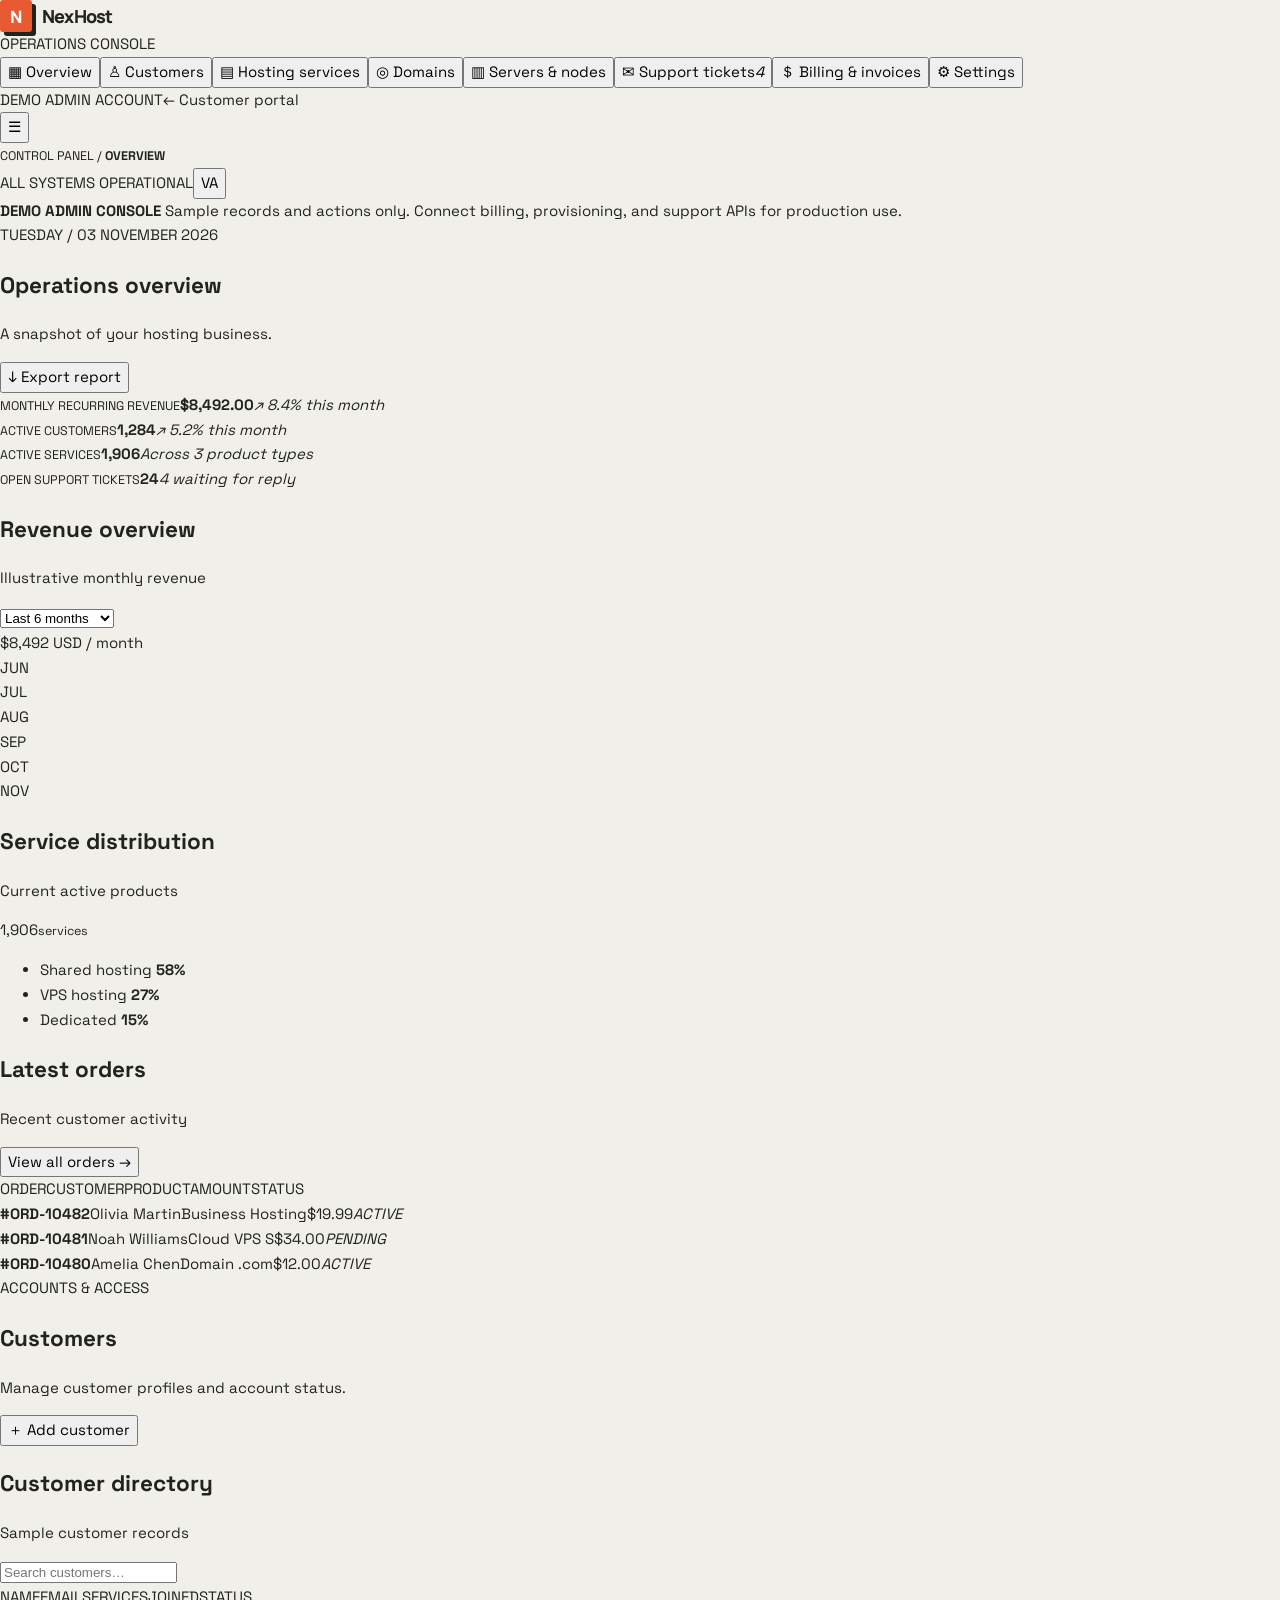
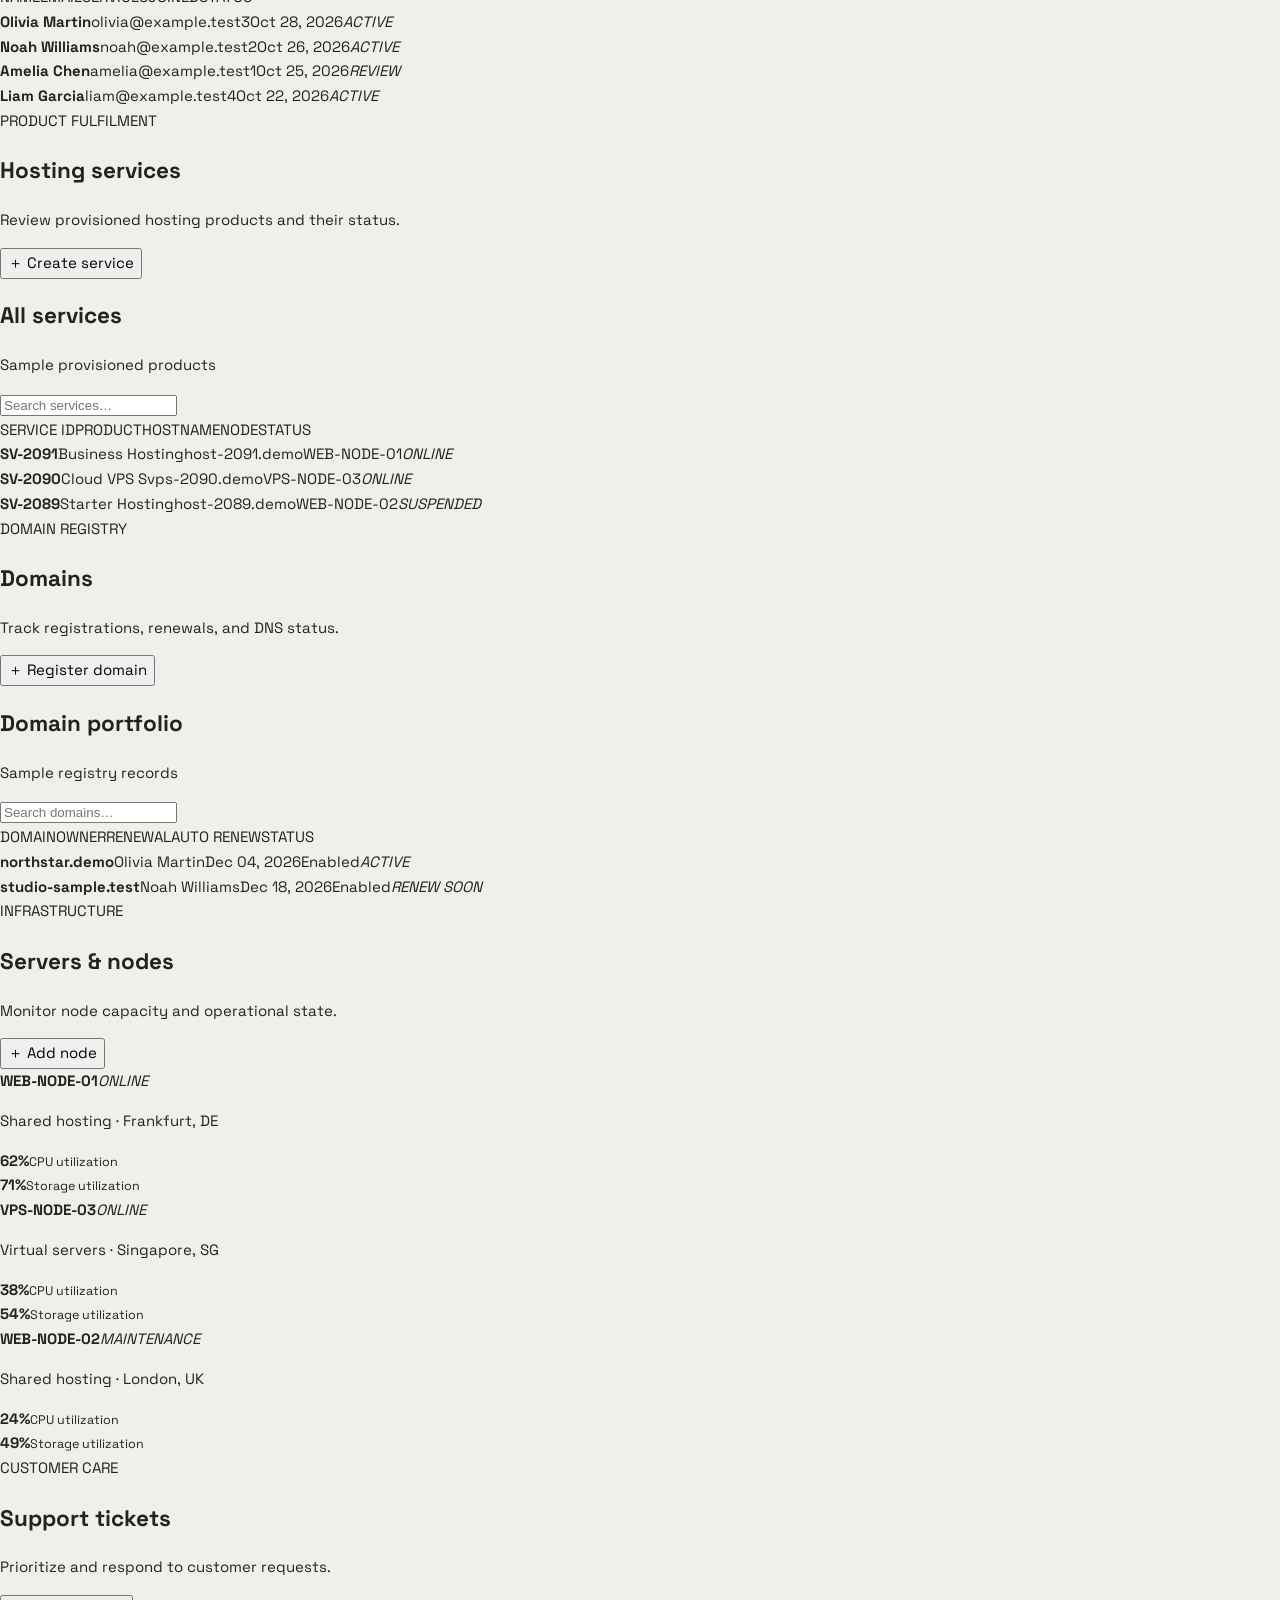
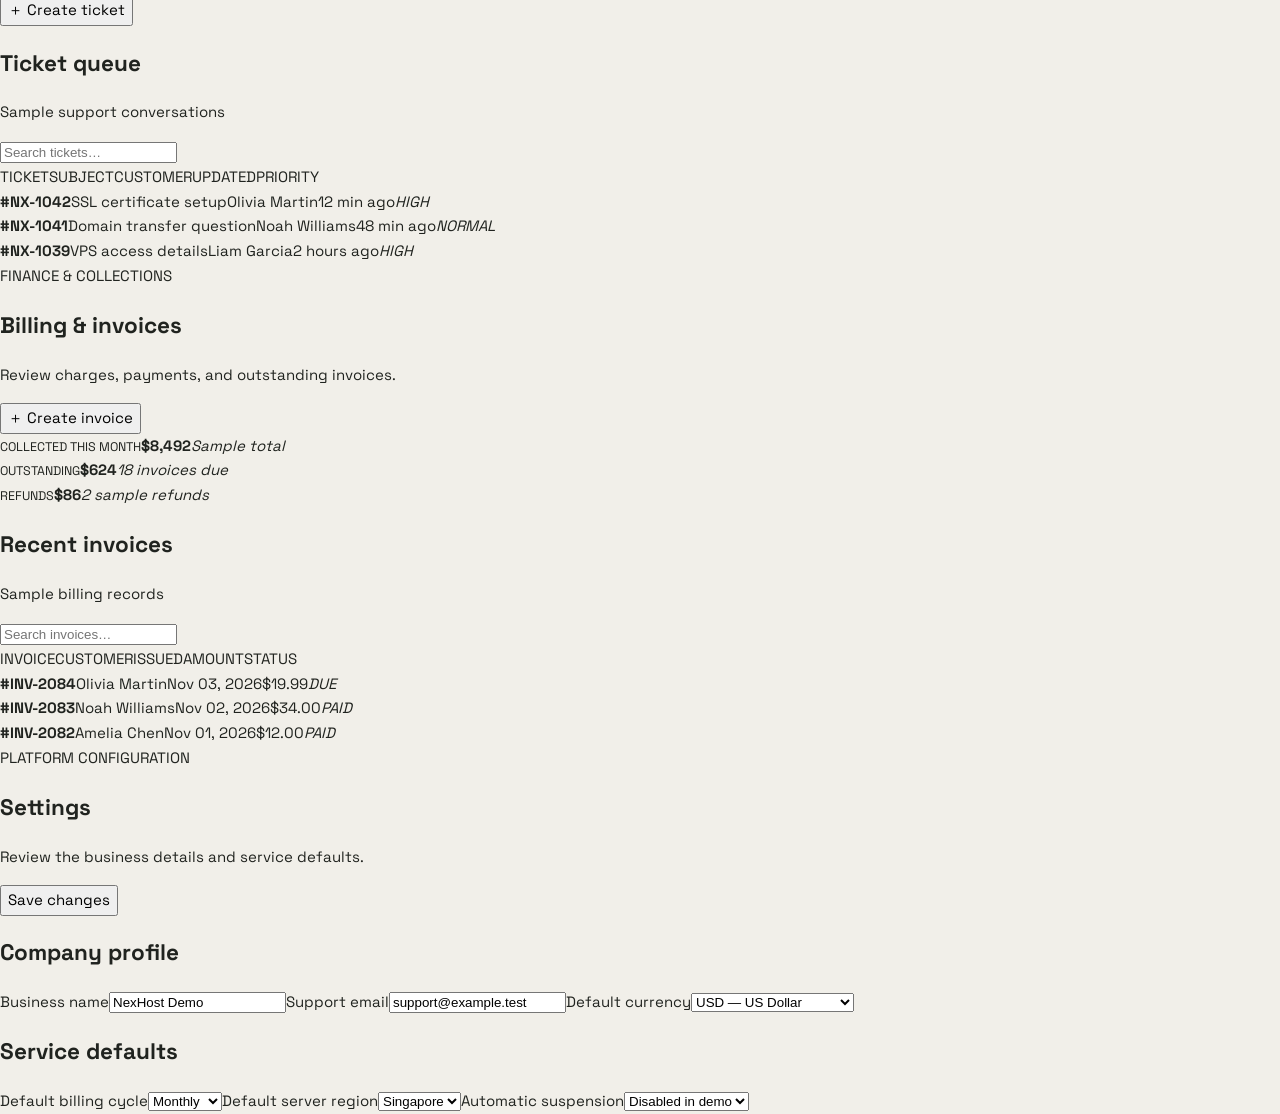
==== admin-dashboard.html @ 3bc5dce2 "Add hosting provider admin dashboard UI" ====
<!doctype html>
<html lang="en"><head><meta charset="utf-8"><meta name="viewport" content="width=device-width,initial-scale=1"><meta name="theme-color" content="#252a23"><title>Admin Console — NexHost</title><link rel="stylesheet" href="assets/css/style.css"><link rel="stylesheet" href="assets/css/admin.css"><script src="assets/js/config.js"></script><script defer src="assets/js/admin.js"></script></head>
<body class="admin-body"><div class="admin-shell"><aside class="admin-sidebar"><a class="brand" href="index.html"><span class="brand-mark">N</span><span data-brand-name>NexHost</span></a><div class="admin-label">OPERATIONS CONSOLE</div><nav class="admin-nav"><button class="admin-link active" data-admin-view="overview">▦ <span>Overview</span></button><button class="admin-link" data-admin-view="customers">♙ <span>Customers</span></button><button class="admin-link" data-admin-view="services">▤ <span>Hosting services</span></button><button class="admin-link" data-admin-view="domains">◎ <span>Domains</span></button><button class="admin-link" data-admin-view="servers">▥ <span>Servers & nodes</span></button><button class="admin-link" data-admin-view="tickets">✉ <span>Support tickets</span><i>4</i></button><button class="admin-link" data-admin-view="billing">＄ <span>Billing & invoices</span></button><button class="admin-link" data-admin-view="settings">⚙ <span>Settings</span></button></nav><div class="admin-side-bottom"><span class="admin-mode">DEMO ADMIN ACCOUNT</span><a href="dashboard.html">← Customer portal</a></div></aside>
<main class="admin-main"><header class="admin-top"><button class="admin-menu" aria-label="Toggle admin menu">☰</button><div><small>CONTROL PANEL / <b id="admin-current">OVERVIEW</b></small></div><div class="admin-top-right"><span class="system-state"><i></i> ALL SYSTEMS OPERATIONAL</span><button class="admin-avatar" data-admin-action="Admin profile">VA</button></div></header>
<div class="admin-content"><div class="admin-demo-note"><b>DEMO ADMIN CONSOLE</b> Sample records and actions only. Connect billing, provisioning, and support APIs for production use.</div>
<section class="admin-view active" id="admin-overview"><div class="admin-page-head"><div><span class="admin-kicker">TUESDAY / 03 NOVEMBER 2026</span><h1>Operations overview</h1><p>A snapshot of your hosting business.</p></div><button class="admin-primary" data-admin-action="Export report">↓ Export report</button></div>
<div class="admin-stats"><article><small>MONTHLY RECURRING REVENUE</small><strong>$8,492<span>.00</span></strong><em class="up">↗ 8.4% this month</em></article><article><small>ACTIVE CUSTOMERS</small><strong>1,284</strong><em class="up">↗ 5.2% this month</em></article><article><small>ACTIVE SERVICES</small><strong>1,906</strong><em>Across 3 product types</em></article><article><small>OPEN SUPPORT TICKETS</small><strong>24</strong><em class="attention">4 waiting for reply</em></article></div>
<div class="admin-grid"><article class="admin-panel revenue-panel"><div class="admin-panel-head"><div><h2>Revenue overview</h2><p>Illustrative monthly revenue</p></div><select aria-label="Revenue period"><option>Last 6 months</option><option>Last 12 months</option></select></div><div class="revenue-total">$8,492 <span>USD / month</span></div><div class="revenue-bars"><div><i style="--bar:38%"></i><span>JUN</span></div><div><i style="--bar:51%"></i><span>JUL</span></div><div><i style="--bar:46%"></i><span>AUG</span></div><div><i style="--bar:68%"></i><span>SEP</span></div><div><i style="--bar:75%"></i><span>OCT</span></div><div><i style="--bar:92%"></i><span>NOV</span></div></div></article><article class="admin-panel"><div class="admin-panel-head"><div><h2>Service distribution</h2><p>Current active products</p></div></div><div class="distribution"><div class="donut"><span>1,906<small>services</small></span></div><ul><li><i class="orange"></i> Shared hosting <b>58%</b></li><li><i class="dark"></i> VPS hosting <b>27%</b></li><li><i class="sage"></i> Dedicated <b>15%</b></li></ul></div></article></div>
<article class="admin-panel table-panel"><div class="admin-panel-head"><div><h2>Latest orders</h2><p>Recent customer activity</p></div><button class="admin-text-btn" data-admin-view-link="services">View all orders →</button></div><div class="admin-table"><div class="admin-row admin-table-head"><span>ORDER</span><span>CUSTOMER</span><span>PRODUCT</span><span>AMOUNT</span><span>STATUS</span></div><div class="admin-row"><b>#ORD-10482</b><span>Olivia Martin</span><span>Business Hosting</span><span>$19.99</span><em class="tag green">ACTIVE</em></div><div class="admin-row"><b>#ORD-10481</b><span>Noah Williams</span><span>Cloud VPS S</span><span>$34.00</span><em class="tag amber">PENDING</em></div><div class="admin-row"><b>#ORD-10480</b><span>Amelia Chen</span><span>Domain .com</span><span>$12.00</span><em class="tag green">ACTIVE</em></div></div></article></section>
<section class="admin-view" id="admin-customers"><div class="admin-page-head"><div><span class="admin-kicker">ACCOUNTS & ACCESS</span><h1>Customers</h1><p>Manage customer profiles and account status.</p></div><button class="admin-primary" data-admin-action="Add customer">＋ Add customer</button></div><div class="admin-panel table-panel"><div class="admin-panel-head"><div><h2>Customer directory</h2><p>Sample customer records</p></div><input class="admin-search" data-admin-search placeholder="Search customers…"></div><div class="admin-table"><div class="admin-row admin-table-head"><span>NAME</span><span>EMAIL</span><span>SERVICES</span><span>JOINED</span><span>STATUS</span></div><div class="admin-row admin-searchable"><b>Olivia Martin</b><span>olivia@example.test</span><span>3</span><span>Oct 28, 2026</span><em class="tag green">ACTIVE</em></div><div class="admin-row admin-searchable"><b>Noah Williams</b><span>noah@example.test</span><span>2</span><span>Oct 26, 2026</span><em class="tag green">ACTIVE</em></div><div class="admin-row admin-searchable"><b>Amelia Chen</b><span>amelia@example.test</span><span>1</span><span>Oct 25, 2026</span><em class="tag amber">REVIEW</em></div><div class="admin-row admin-searchable"><b>Liam Garcia</b><span>liam@example.test</span><span>4</span><span>Oct 22, 2026</span><em class="tag green">ACTIVE</em></div></div></div></section>
<section class="admin-view" id="admin-services"><div class="admin-page-head"><div><span class="admin-kicker">PRODUCT FULFILMENT</span><h1>Hosting services</h1><p>Review provisioned hosting products and their status.</p></div><button class="admin-primary" data-admin-action="Create service">＋ Create service</button></div><div class="admin-panel table-panel"><div class="admin-panel-head"><div><h2>All services</h2><p>Sample provisioned products</p></div><input class="admin-search" data-admin-search placeholder="Search services…"></div><div class="admin-table"><div class="admin-row admin-table-head"><span>SERVICE ID</span><span>PRODUCT</span><span>HOSTNAME</span><span>NODE</span><span>STATUS</span></div><div class="admin-row admin-searchable"><b>SV-2091</b><span>Business Hosting</span><span>host-2091.demo</span><span>WEB-NODE-01</span><em class="tag green">ONLINE</em></div><div class="admin-row admin-searchable"><b>SV-2090</b><span>Cloud VPS S</span><span>vps-2090.demo</span><span>VPS-NODE-03</span><em class="tag green">ONLINE</em></div><div class="admin-row admin-searchable"><b>SV-2089</b><span>Starter Hosting</span><span>host-2089.demo</span><span>WEB-NODE-02</span><em class="tag amber">SUSPENDED</em></div></div></div></section>
<section class="admin-view" id="admin-domains"><div class="admin-page-head"><div><span class="admin-kicker">DOMAIN REGISTRY</span><h1>Domains</h1><p>Track registrations, renewals, and DNS status.</p></div><button class="admin-primary" data-admin-action="Register domain">＋ Register domain</button></div><div class="admin-panel table-panel"><div class="admin-panel-head"><div><h2>Domain portfolio</h2><p>Sample registry records</p></div><input class="admin-search" data-admin-search placeholder="Search domains…"></div><div class="admin-table"><div class="admin-row admin-table-head"><span>DOMAIN</span><span>OWNER</span><span>RENEWAL</span><span>AUTO RENEW</span><span>STATUS</span></div><div class="admin-row admin-searchable"><b>northstar.demo</b><span>Olivia Martin</span><span>Dec 04, 2026</span><span>Enabled</span><em class="tag green">ACTIVE</em></div><div class="admin-row admin-searchable"><b>studio-sample.test</b><span>Noah Williams</span><span>Dec 18, 2026</span><span>Enabled</span><em class="tag amber">RENEW SOON</em></div></div></div></section>
<section class="admin-view" id="admin-servers"><div class="admin-page-head"><div><span class="admin-kicker">INFRASTRUCTURE</span><h1>Servers & nodes</h1><p>Monitor node capacity and operational state.</p></div><button class="admin-primary" data-admin-action="Add server node">＋ Add node</button></div><div class="node-grid"><article class="admin-panel node-card"><div class="node-top"><b>WEB-NODE-01</b><em class="tag green">ONLINE</em></div><p>Shared hosting · Frankfurt, DE</p><strong>62%</strong><small>CPU utilization</small><div class="meter"><i style="width:62%"></i></div><strong>71%</strong><small>Storage utilization</small><div class="meter"><i style="width:71%"></i></div></article><article class="admin-panel node-card"><div class="node-top"><b>VPS-NODE-03</b><em class="tag green">ONLINE</em></div><p>Virtual servers · Singapore, SG</p><strong>38%</strong><small>CPU utilization</small><div class="meter"><i style="width:38%"></i></div><strong>54%</strong><small>Storage utilization</small><div class="meter"><i style="width:54%"></i></div></article><article class="admin-panel node-card"><div class="node-top"><b>WEB-NODE-02</b><em class="tag amber">MAINTENANCE</em></div><p>Shared hosting · London, UK</p><strong>24%</strong><small>CPU utilization</small><div class="meter"><i style="width:24%"></i></div><strong>49%</strong><small>Storage utilization</small><div class="meter"><i style="width:49%"></i></div></article></div></section>
<section class="admin-view" id="admin-tickets"><div class="admin-page-head"><div><span class="admin-kicker">CUSTOMER CARE</span><h1>Support tickets</h1><p>Prioritize and respond to customer requests.</p></div><button class="admin-primary" data-admin-action="Create ticket">＋ Create ticket</button></div><div class="admin-panel table-panel"><div class="admin-panel-head"><div><h2>Ticket queue</h2><p>Sample support conversations</p></div><input class="admin-search" data-admin-search placeholder="Search tickets…"></div><div class="admin-table"><div class="admin-row admin-table-head"><span>TICKET</span><span>SUBJECT</span><span>CUSTOMER</span><span>UPDATED</span><span>PRIORITY</span></div><div class="admin-row admin-searchable"><b>#NX-1042</b><span>SSL certificate setup</span><span>Olivia Martin</span><span>12 min ago</span><em class="tag amber">HIGH</em></div><div class="admin-row admin-searchable"><b>#NX-1041</b><span>Domain transfer question</span><span>Noah Williams</span><span>48 min ago</span><em class="tag green">NORMAL</em></div><div class="admin-row admin-searchable"><b>#NX-1039</b><span>VPS access details</span><span>Liam Garcia</span><span>2 hours ago</span><em class="tag amber">HIGH</em></div></div></div></section>
<section class="admin-view" id="admin-billing"><div class="admin-page-head"><div><span class="admin-kicker">FINANCE & COLLECTIONS</span><h1>Billing & invoices</h1><p>Review charges, payments, and outstanding invoices.</p></div><button class="admin-primary" data-admin-action="Create invoice">＋ Create invoice</button></div><div class="admin-stats compact"><article><small>COLLECTED THIS MONTH</small><strong>$8,492</strong><em class="up">Sample total</em></article><article><small>OUTSTANDING</small><strong>$624</strong><em class="attention">18 invoices due</em></article><article><small>REFUNDS</small><strong>$86</strong><em>2 sample refunds</em></article></div><div class="admin-panel table-panel"><div class="admin-panel-head"><div><h2>Recent invoices</h2><p>Sample billing records</p></div><input class="admin-search" data-admin-search placeholder="Search invoices…"></div><div class="admin-table"><div class="admin-row admin-table-head"><span>INVOICE</span><span>CUSTOMER</span><span>ISSUED</span><span>AMOUNT</span><span>STATUS</span></div><div class="admin-row admin-searchable"><b>#INV-2084</b><span>Olivia Martin</span><span>Nov 03, 2026</span><span>$19.99</span><em class="tag amber">DUE</em></div><div class="admin-row admin-searchable"><b>#INV-2083</b><span>Noah Williams</span><span>Nov 02, 2026</span><span>$34.00</span><em class="tag green">PAID</em></div><div class="admin-row admin-searchable"><b>#INV-2082</b><span>Amelia Chen</span><span>Nov 01, 2026</span><span>$12.00</span><em class="tag green">PAID</em></div></div></div></section>
<section class="admin-view" id="admin-settings"><div class="admin-page-head"><div><span class="admin-kicker">PLATFORM CONFIGURATION</span><h1>Settings</h1><p>Review the business details and service defaults.</p></div><button class="admin-primary" data-admin-action="Save settings">Save changes</button></div><div class="settings-grid"><article class="admin-panel settings-card"><h2>Company profile</h2><label>Business name<input value="NexHost Demo"></label><label>Support email<input value="support@example.test"></label><label>Default currency<select><option>USD — US Dollar</option><option>PHP — Philippine Peso</option><option>EUR — Euro</option></select></label></article><article class="admin-panel settings-card"><h2>Service defaults</h2><label>Default billing cycle<select><option>Monthly</option><option>Annually</option></select></label><label>Default server region<select><option>Singapore</option><option>Frankfurt</option><option>London</option></select></label><label>Automatic suspension<select><option>Disabled in demo</option><option>Enabled</option></select></label></article></div></section>
</div></main></div><div class="admin-toast" role="status" aria-live="polite"></div></body></html>
---- assets/css/style.css ----
@import url('https://fonts.googleapis.com/css2?family=DM+Mono:wght@400;500&family=Manrope:wght@400;500;600;700;800&family=Space+Grotesk:wght@400;500;600;700&display=swap');
:root{--bg:#f1efe9;--bg-soft:#e8e5dd;--panel:#fffefa;--line:#d8d4ca;--text:#20231f;--muted:#77796f;--accent:#e85b32;--accent-hover:#c94725;--font-body:'Space Grotesk',sans-serif;--font-heading:'Manrope',sans-serif}
*{box-sizing:border-box}html{scroll-behavior:smooth}body{margin:0;background:var(--bg);color:var(--text);font:15px/1.65 var(--font-body)}a{color:inherit;text-decoration:none}button{font:inherit}.container{width:min(1180px,calc(100% - 48px));margin:auto}
.site-header{height:76px;display:flex;align-items:center;background:#f8f7f2;border-bottom:1px solid var(--line);position:sticky;top:0;z-index:20}.nav-wrap{display:flex;align-items:center;justify-content:space-between;gap:25px}.brand{display:inline-flex;align-items:center;gap:10px;font:800 18px var(--font-heading);letter-spacing:-.8px}.brand-mark{width:32px;height:32px;background:var(--accent);color:#fff;display:grid;place-items:center;font:800 17px var(--font-heading);border-radius:3px;box-shadow:4px 4px 0 #20231f}.main-nav,.nav-actions{display:flex;align-items:center;gap:27px}.main-nav a,.login-link{font-size:12px;font-weight:600;color:#55584f}.main-nav a:hover,.login-link:hover{color:var(--accent)}.nav-actions{gap:18px}.button{min-height:48px;padding:0 20px;display:inline-flex;align-items:center;justify-content:center;gap:16px;border:1px solid var(--accent);border-radius:3px;background:var(--accent);color:white;font-weight:700;font-size:12px;transition:.2s}.button:hover{background:var(--accent-hover);border-color:var(--accent-hover);transform:translateY(-2px)}.button span{font-size:17px}.button-small{min-height:39px;padding:0 15px}.button-outline{background:transparent;border-color:#bdb8ad;color:var(--text)}.button-outline:hover{background:#f0ede6;border-color:var(--accent)}.button-light{background:#f6f4ed;color:#20231f;border-color:#f6f4ed}.menu-toggle{display:none}
.hero{position:relative;overflow:hidden;padding:92px 0 0;background:#e8e5dc}.hero:before{content:"";position:absolute;inset:0;background:linear-gradient(90deg,transparent 49.9%,#d8d4ca 50%,transparent 50.1%),linear-gradient(#d8d4ca 1px,transparent 1px);background-size:100% 100%,100% 72px;opacity:.34;pointer-events:none}.hero-glow{display:none}.hero-grid{display:grid;grid-template-columns:1fr .9fr;align-items:center;gap:55px;position:relative}.eyebrow{font:500 10px 'DM Mono',monospace;letter-spacing:1.2px;color:#797b70;display:flex;align-items:center;gap:9px}.status-dot,.server-label b{width:7px;height:7px;background:#38845d;border-radius:50%;display:inline-block}.hero h1,.section h2,.network-section h2,.faq-section h2,.closing-cta h2{font:700 clamp(43px,5.4vw,69px)/1.03 var(--font-heading);letter-spacing:-3.7px;margin:23px 0 19px}.hero h1 em,.section h2 em,.network-section h2 em,.faq-section h2 em,.closing-cta h2 em{font-style:normal;color:var(--accent)}.hero-lead{font-size:15px;color:#66695f;line-height:1.85;max-width:490px}.hero-actions{display:flex;align-items:center;gap:23px;margin-top:29px}.text-link{font-size:11px;font-weight:700;color:#34372f}.text-link span{color:var(--accent);margin-left:7px;font-size:16px}.hero-proof{display:flex;align-items:center;gap:13px;margin-top:43px}.avatar-stack{display:flex;padding-left:4px}.avatar-stack i{width:27px;height:27px;margin-left:-4px;border:2px solid #e8e5dc;border-radius:50%;background:#4d6254;display:grid;place-items:center;font-size:9px;font-style:normal;color:white}.avatar-stack i:nth-child(2){background:#9a765d}.avatar-stack i:nth-child(3){background:#5d777e}.avatar-stack i:nth-child(4){background:#292d27}.hero-proof strong,.hero-proof small{display:block}.hero-proof strong{font-size:10px}.hero-proof small{font-size:9px;color:#77796f}
.hero-visual{min-height:430px;position:relative;display:grid;place-items:center}.visual-orbit{position:absolute;border:1px solid #aaa69a;width:390px;height:390px;transform:rotate(45deg);border-radius:0}.orbit-two{width:310px;height:310px;border-style:dashed;transform:rotate(0)}.server-card{position:relative;z-index:2;width:min(100%,430px);padding:23px;background:#242923;color:#f6f4ed;border:1px solid #464b40;border-radius:2px;box-shadow:12px 12px 0 #c5c0b4}.server-top,.server-main,.metric-row,.chart-head,.chart-foot{display:flex;align-items:center;justify-content:space-between}.server-label{font:500 9px 'DM Mono',monospace;letter-spacing:1px;color:#c1c4b8;display:flex;align-items:center;gap:8px}.live-pill{font:500 8px 'DM Mono',monospace;color:#9cdbad;background:#31483a;padding:5px 8px}.server-main{margin:27px 0 22px}.server-main small,.metric-row small{font:500 8px 'DM Mono',monospace;color:#a0a699;letter-spacing:1px}.server-main h3{font:600 20px var(--font-heading);margin:5px 0}.server-icon{width:43px;height:43px;background:var(--accent);color:white;display:grid;place-items:center;font-size:27px;border-radius:2px}.metric-row{padding:16px 0;border-top:1px solid #454a40;border-bottom:1px solid #454a40}.metric-row strong{display:block;font:600 22px 'DM Mono',monospace;margin-top:5px}.metric-row strong span{font-size:11px;color:#b2b7aa}.activity-chart{padding-top:19px}.chart-head{font:500 9px 'DM Mono',monospace;color:#d9dcd1}.chart-head span+span{font-size:8px;color:#9ba194}.chart-bars{height:67px;display:flex;align-items:end;gap:5px;margin-top:13px}.chart-bars i{flex:1;height:var(--h);border-radius:0;background:var(--accent);opacity:.9}.chart-foot{font:8px 'DM Mono',monospace;color:#939a8b;margin-top:7px}.floating-chip{position:absolute;z-index:3;display:flex;align-items:center;gap:9px;padding:10px 13px;background:#fffefa;border:1px solid #c9c4b8;border-radius:2px;box-shadow:4px 4px 0 #c5c0b4}.chip-a{top:44px;right:-8px}.chip-b{bottom:39px;left:-18px}.chip-icon{width:25px;height:25px;display:grid;place-items:center;background:#e0eee3;color:#31764d}.chip-icon.blue{background:#f9e2d8;color:#c94d2b}.floating-chip b,.floating-chip small{display:block}.floating-chip b{font-size:9px}.floating-chip small{font-size:8px;color:#77796f}.trust-strip{margin-top:62px;padding:23px 0;border-top:1px solid #c9c5ba;display:flex;justify-content:space-between;align-items:center;gap:25px}.trust-strip>span{font:500 8px 'DM Mono',monospace;letter-spacing:1.2px;color:#7b7d72}.trust-strip div{display:flex;gap:clamp(15px,4vw,48px);flex-wrap:wrap}.trust-strip b{font:500 9px 'DM Mono',monospace;letter-spacing:.6px;color:#60645a}
.section{padding:100px 0}.section-heading{display:flex;align-items:end;justify-content:space-between;gap:35px}.section h2,.network-section h2,.faq-section h2{font-size:48px;margin:16px 0 0}.section-heading>p{max-width:360px;color:var(--muted);font-size:12px;margin-bottom:7px}.billing-switch{display:flex;align-items:center;gap:11px;margin:32px 0 18px;font:11px 'DM Mono',monospace;color:#77796f;cursor:pointer;width:max-content}.billing-switch b{color:#38845d;font-size:9px;margin-left:5px}.switch-track{width:34px;height:18px;background:#c6c1b6;padding:3px;border-radius:0}.switch-track i{display:block;width:12px;height:12px;background:#252a23;transition:.2s}.billing-switch.yearly .switch-track i{transform:translateX(16px);background:var(--accent)}.billing-switch .muted{opacity:.5}.billing-switch .active{color:#20231f}.plan-grid{display:grid;grid-template-columns:repeat(3,1fr);gap:14px}.plan-card{position:relative;padding:27px 25px;border:1px solid #d1cdc2;border-radius:2px;background:#fbfaf6}.plan-card.featured{border:2px solid #252a23;box-shadow:7px 7px 0 #d0ccc1}.popular-label{position:absolute;right:0;top:0;padding:7px 10px;background:#252a23;color:white;font:500 8px 'DM Mono',monospace;letter-spacing:.6px}.plan-tag,.includes{font:500 8px 'DM Mono',monospace;letter-spacing:1px;color:#77796f}.plan-card h3{font:700 23px var(--font-heading);margin:12px 0 4px}.plan-card>p{font-size:11px;color:#77796f;min-height:40px}.price{display:flex;align-items:baseline;gap:7px;margin:23px 0 17px}.price strong{font:700 34px var(--font-heading);letter-spacing:-1.5px}.price span{font-size:10px;color:#77796f}.plan-cta{width:100%;justify-content:space-between}.plan-divider{height:1px;background:#dedad0;margin:23px 0 17px}.check-list{padding:0;margin:13px 0 0;list-style:none}.check-list li{font-size:10px;color:#55594f;padding:7px 0 7px 19px;position:relative}.check-list li:before{content:"+";position:absolute;left:0;color:var(--accent);font-weight:700}.fine-print{font:9px 'DM Mono',monospace;color:#898b80;margin-top:16px}.center-heading{text-align:center;max-width:650px;margin:0 auto 42px}.center-heading .eyebrow{justify-content:center}.center-heading h2{margin-top:15px}.center-heading>p{color:var(--muted);font-size:12px;max-width:480px;margin:17px auto 0}.features-section{background:#e7e4dc;border-top:1px solid #d5d1c6;border-bottom:1px solid #d5d1c6}.feature-grid{display:grid;grid-template-columns:repeat(4,1fr);gap:0;border-top:1px solid #c9c5ba;border-bottom:1px solid #c9c5ba}.feature-card{padding:25px 20px;border-right:1px solid #c9c5ba;min-height:220px}.feature-card:last-child{border-right:0}.feature-icon{width:36px;height:36px;background:#252a23;color:#fff;display:grid;place-items:center;font-size:20px;border-radius:2px}.feature-card h3{font:700 14px var(--font-heading);margin:21px 0 7px}.feature-card p{font-size:10px;color:#6e7167;line-height:1.8}.feature-card>span{font:8px 'DM Mono',monospace;letter-spacing:1px;color:#99998d;display:block;margin-top:17px}.network-section{padding:90px 0;background:#252a23;color:#f5f3ec}.network-section .eyebrow{color:#c1c5b9}.network-section h2 em{color:#f17b56}.network-grid{display:grid;grid-template-columns:.8fr 1.2fr;gap:65px;align-items:center}.network-section p{color:#b9bdb1;font-size:12px;max-width:400px;margin:20px 0}.network-section .text-link{color:white;display:inline-block;margin-top:10px}.network-section .text-link span{color:#f17b56}.network-panel{height:315px;position:relative;border:1px solid #555b4f;border-radius:0;overflow:hidden;background:radial-gradient(ellipse at 53% 45%,#58634e,transparent 62%),#30372e}.map-dots{position:absolute;inset:20px;background-image:radial-gradient(#c5cbb7 1px,transparent 1px);background-size:13px 13px;mask-image:radial-gradient(ellipse at center,#000 20%,transparent 73%);opacity:.5}.map-label{position:absolute;font:8px 'DM Mono',monospace;letter-spacing:1px;color:#e0e3d8;background:#252a23;padding:7px 9px;border:1px solid #5d6657;border-radius:0}.map-label i{display:inline-block;width:6px;height:6px;background:#f17b56;border-radius:50%;margin-right:6px}.label-na{top:35%;left:15%}.label-eu{top:27%;left:53%}.label-as{top:58%;right:8%}.map-stat{position:absolute;right:16px;bottom:16px;padding:12px 16px;background:#f3f0e8;color:#252a23;border:1px solid #d5d1c6}.map-stat strong{font:700 23px var(--font-heading);display:block}.map-stat span{font:9px 'DM Mono',monospace;color:#77796f}.faq-grid{display:grid;grid-template-columns:.75fr 1.25fr;gap:75px}.faq-section>div>div:first-child>p{color:var(--muted);font-size:12px;max-width:320px;margin:20px 0}.faq-list details{border-bottom:1px solid var(--line);padding:18px 0}.faq-list summary{list-style:none;cursor:pointer;display:flex;justify-content:space-between;align-items:center;font-size:12px;font-weight:700}.faq-list summary::-webkit-details-marker{display:none}.faq-list summary span{font-size:19px;color:var(--accent);transition:.2s}.faq-list details[open] summary span{transform:rotate(45deg)}.faq-list details p{font-size:10px;color:#77796f;line-height:1.8;max-width:580px}.closing-cta{padding:60px 0;background:var(--accent);color:#fff}.closing-inner{display:flex;justify-content:space-between;align-items:center;gap:40px}.closing-cta .eyebrow{color:#ffe1d6}.closing-cta h2{font-size:48px;margin:14px 0 0}.closing-cta h2 em{color:#272b24}.closing-inner>div+div{max-width:360px}.closing-inner p{font-size:12px;color:#ffe6de;margin:0 0 19px}.site-footer{background:#20251f;color:#f2f0e8}.footer-main{display:flex;justify-content:space-between;gap:40px;padding:50px 0 42px}.footer-main>div:first-child p{font-size:10px;color:#aeb3a6;margin-top:14px}.footer-links{display:flex;gap:60px}.footer-links div{display:flex;flex-direction:column;gap:9px}.footer-links b{font:500 8px 'DM Mono',monospace;letter-spacing:1px;color:#9ba293;margin-bottom:5px}.footer-links a{font-size:10px;color:#c5c9bd}.footer-links a:hover{color:#f17b56}.footer-bottom{padding:17px 0;border-top:1px solid #454b40;display:flex;justify-content:space-between;gap:20px;color:#9ca293;font:8px 'DM Mono',monospace}
@media(max-width:900px){.hero-grid{gap:20px}.hero h1{font-size:53px}.floating-chip{transform:scale(.92)}.feature-grid{grid-template-columns:repeat(2,1fr)}.feature-card:nth-child(2){border-right:0}.feature-card:nth-child(-n+2){border-bottom:1px solid #c9c5ba}.network-grid{gap:35px}.faq-grid{gap:40px}}
@media(max-width:700px){.container{width:min(100% - 34px,550px)}.site-header{height:66px}.menu-toggle{display:flex;flex-direction:column;gap:5px;border:1px solid var(--line);background:transparent;padding:8px;border-radius:2px}.menu-toggle span{width:19px;height:2px;background:#252a23}.main-nav{display:none;position:absolute;top:65px;left:0;right:0;padding:18px 24px;background:#f8f7f2;border-bottom:1px solid var(--line);flex-direction:column;align-items:flex-start;gap:15px}.main-nav.nav-open{display:flex}.nav-actions{gap:10px}.login-link{display:none}.hero{padding-top:65px}.hero-grid{grid-template-columns:1fr;gap:15px}.hero h1{font-size:clamp(43px,12vw,58px);letter-spacing:-2.7px}.hero-lead{font-size:13px}.hero-actions{align-items:flex-start;flex-direction:column;gap:15px}.hero-proof{margin-top:29px}.hero-visual{min-height:345px;margin-top:8px}.visual-orbit{width:320px;height:320px}.orbit-two{width:250px;height:250px}.server-card{padding:17px}.chip-a{right:-3px;top:10px}.chip-b{left:-4px;bottom:12px}.trust-strip{margin-top:35px;align-items:flex-start;flex-direction:column}.trust-strip div{gap:13px 20px}.section{padding:72px 0}.section-heading{display:block}.section-heading>p{margin-top:17px}.section h2,.network-section h2,.faq-section h2{font-size:39px;letter-spacing:-2px}.plan-grid{grid-template-columns:1fr}.plan-card{padding:24px}.plan-card>p{min-height:0}.feature-grid{grid-template-columns:1fr 1fr}.feature-card{padding:17px 14px}.feature-card h3{font-size:12px}.network-section{padding:70px 0}.network-grid,.faq-grid{grid-template-columns:1fr;gap:30px}.network-panel{height:255px}.closing-inner{align-items:flex-start;flex-direction:column}.closing-cta h2{font-size:42px}.footer-main{flex-direction:column}.footer-links{gap:26px;flex-wrap:wrap}.footer-bottom{flex-direction:column;gap:7px}}
@media(max-width:390px){.nav-actions .button{padding:0 10px;font-size:10px}.hero h1{font-size:40px}.feature-grid{grid-template-columns:1fr}.feature-card{border-right:0;border-bottom:1px solid #c9c5ba}.feature-card:last-child{border-bottom:0}.footer-links{gap:22px}.metric-row strong{font-size:18px}}
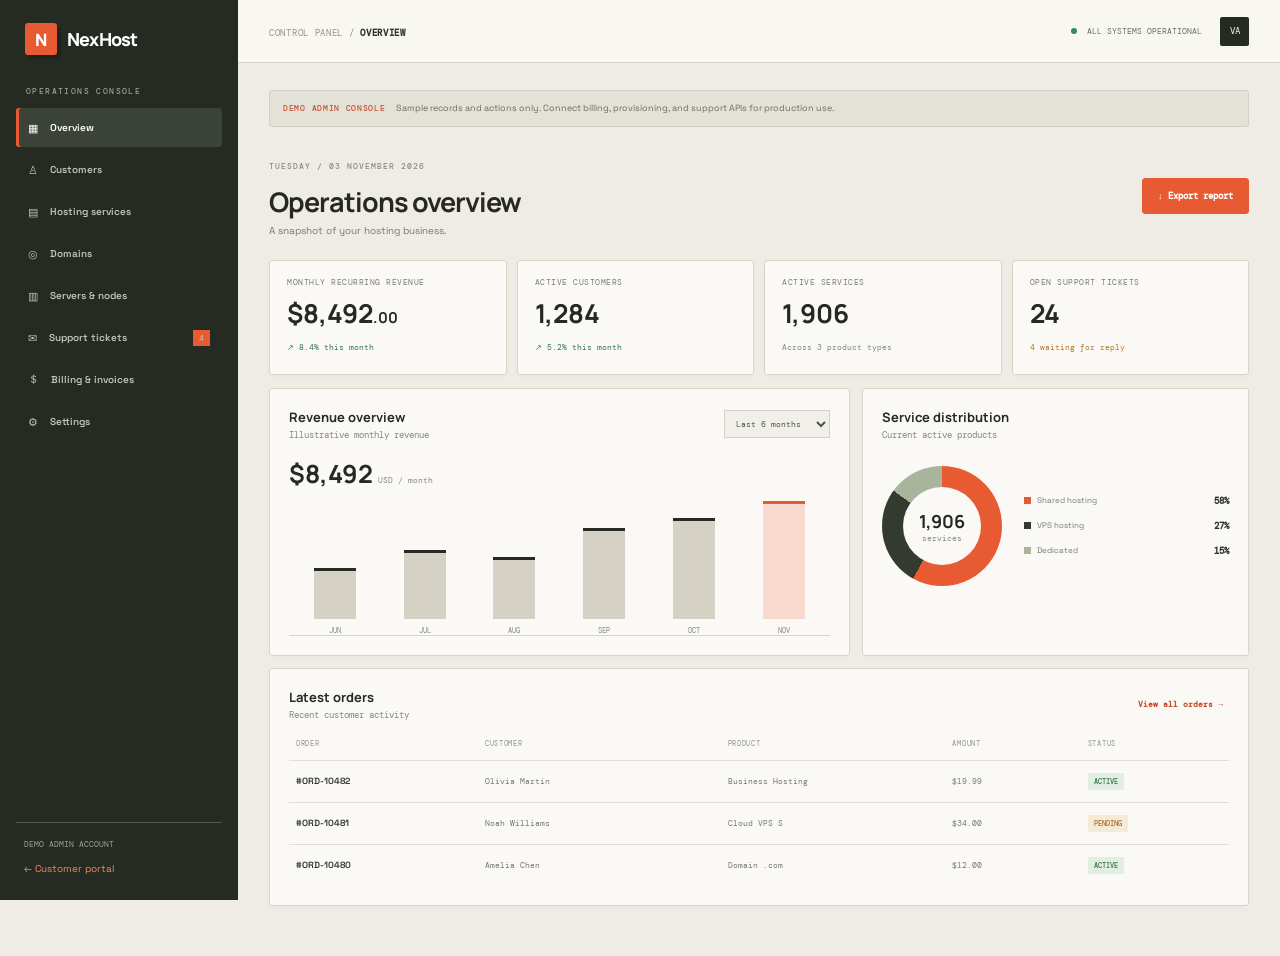
==== commit a3fa80f7: "Load shared scroll animations across all site pages" ====
--- a/admin-dashboard.html
+++ b/admin-dashboard.html
@@ -1,5 +1,5 @@
 <!doctype html>
-<html lang="en"><head><meta charset="utf-8"><meta name="viewport" content="width=device-width,initial-scale=1"><meta name="theme-color" content="#252a23"><title>Admin Console — NexHost</title><link rel="stylesheet" href="assets/css/style.css"><link rel="stylesheet" href="assets/css/admin.css"><script src="assets/js/config.js"></script><script defer src="assets/js/admin.js"></script></head>
+<html lang="en"><head><meta charset="utf-8"><meta name="viewport" content="width=device-width,initial-scale=1"><meta name="theme-color" content="#252a23"><title>Admin Console — NexHost</title><link rel="stylesheet" href="assets/css/style.css"><link rel="stylesheet" href="assets/css/admin.css"><script src="assets/js/config.js"></script><script defer src="assets/js/scroll-motion.js"></script><script defer src="assets/js/admin.js"></script></head>
 <body class="admin-body"><div class="admin-shell"><aside class="admin-sidebar"><a class="brand" href="index.html"><span class="brand-mark">N</span><span data-brand-name>NexHost</span></a><div class="admin-label">OPERATIONS CONSOLE</div><nav class="admin-nav"><button class="admin-link active" data-admin-view="overview">▦ <span>Overview</span></button><button class="admin-link" data-admin-view="customers">♙ <span>Customers</span></button><button class="admin-link" data-admin-view="services">▤ <span>Hosting services</span></button><button class="admin-link" data-admin-view="domains">◎ <span>Domains</span></button><button class="admin-link" data-admin-view="servers">▥ <span>Servers & nodes</span></button><button class="admin-link" data-admin-view="tickets">✉ <span>Support tickets</span><i>4</i></button><button class="admin-link" data-admin-view="billing">＄ <span>Billing & invoices</span></button><button class="admin-link" data-admin-view="settings">⚙ <span>Settings</span></button></nav><div class="admin-side-bottom"><span class="admin-mode">DEMO ADMIN ACCOUNT</span><a href="dashboard.html">← Customer portal</a></div></aside>
 <main class="admin-main"><header class="admin-top"><button class="admin-menu" aria-label="Toggle admin menu">☰</button><div><small>CONTROL PANEL / <b id="admin-current">OVERVIEW</b></small></div><div class="admin-top-right"><span class="system-state"><i></i> ALL SYSTEMS OPERATIONAL</span><button class="admin-avatar" data-admin-action="Admin profile">VA</button></div></header>
 <div class="admin-content"><div class="admin-demo-note"><b>DEMO ADMIN CONSOLE</b> Sample records and actions only. Connect billing, provisioning, and support APIs for production use.</div>
--- a/assets/css/style.css
+++ b/assets/css/style.css
@@ -8,3 +8,15 @@
 @media(max-width:900px){.hero-grid{gap:20px}.hero h1{font-size:53px}.floating-chip{transform:scale(.92)}.feature-grid{grid-template-columns:repeat(2,1fr)}.feature-card:nth-child(2){border-right:0}.feature-card:nth-child(-n+2){border-bottom:1px solid #c9c5ba}.network-grid{gap:35px}.faq-grid{gap:40px}}
 @media(max-width:700px){.container{width:min(100% - 34px,550px)}.site-header{height:66px}.menu-toggle{display:flex;flex-direction:column;gap:5px;border:1px solid var(--line);background:transparent;padding:8px;border-radius:2px}.menu-toggle span{width:19px;height:2px;background:#252a23}.main-nav{display:none;position:absolute;top:65px;left:0;right:0;padding:18px 24px;background:#f8f7f2;border-bottom:1px solid var(--line);flex-direction:column;align-items:flex-start;gap:15px}.main-nav.nav-open{display:flex}.nav-actions{gap:10px}.login-link{display:none}.hero{padding-top:65px}.hero-grid{grid-template-columns:1fr;gap:15px}.hero h1{font-size:clamp(43px,12vw,58px);letter-spacing:-2.7px}.hero-lead{font-size:13px}.hero-actions{align-items:flex-start;flex-direction:column;gap:15px}.hero-proof{margin-top:29px}.hero-visual{min-height:345px;margin-top:8px}.visual-orbit{width:320px;height:320px}.orbit-two{width:250px;height:250px}.server-card{padding:17px}.chip-a{right:-3px;top:10px}.chip-b{left:-4px;bottom:12px}.trust-strip{margin-top:35px;align-items:flex-start;flex-direction:column}.trust-strip div{gap:13px 20px}.section{padding:72px 0}.section-heading{display:block}.section-heading>p{margin-top:17px}.section h2,.network-section h2,.faq-section h2{font-size:39px;letter-spacing:-2px}.plan-grid{grid-template-columns:1fr}.plan-card{padding:24px}.plan-card>p{min-height:0}.feature-grid{grid-template-columns:1fr 1fr}.feature-card{padding:17px 14px}.feature-card h3{font-size:12px}.network-section{padding:70px 0}.network-grid,.faq-grid{grid-template-columns:1fr;gap:30px}.network-panel{height:255px}.closing-inner{align-items:flex-start;flex-direction:column}.closing-cta h2{font-size:42px}.footer-main{flex-direction:column}.footer-links{gap:26px;flex-wrap:wrap}.footer-bottom{flex-direction:column;gap:7px}}
 @media(max-width:390px){.nav-actions .button{padding:0 10px;font-size:10px}.hero h1{font-size:40px}.feature-grid{grid-template-columns:1fr}.feature-card{border-right:0;border-bottom:1px solid #c9c5ba}.feature-card:last-child{border-bottom:0}.footer-links{gap:22px}.metric-row strong{font-size:18px}}
+
+.domain-finder{padding:76px 0;background:#252a23;color:#f4f2e9}.domain-finder-inner{display:grid;grid-template-columns:.85fr 1.15fr;gap:65px;align-items:center}.domain-finder .eyebrow{color:#b7bdae}.domain-finder h2,.product-range h2{font:700 clamp(35px,4vw,49px)/1.08 var(--font-heading);letter-spacing:-2.5px;margin:15px 0}.domain-finder h2 em,.product-range h2 em{font-style:normal;color:#f17b56}.domain-finder p,.product-range-head>p{font-size:11px;color:#b9bdb1;line-height:1.8;max-width:370px}.domain-search{background:#30372e;border:1px solid #555b4f;padding:22px}.domain-search label{display:block;font:500 8px 'DM Mono',monospace;color:#c3c9bb;letter-spacing:1px;margin-bottom:9px}.domain-input-row{display:flex;gap:8px}.domain-input-row input{flex:1;min-width:0;border:1px solid #62695d;background:#20251f;color:#fff;padding:0 13px;font:12px 'DM Mono',monospace;border-radius:2px}.domain-search>small{display:block;font:8px 'DM Mono',monospace;color:#aeb5a5;margin-top:10px}.domain-extensions{display:flex;gap:8px;flex-wrap:wrap;margin-top:17px}.domain-extensions span{padding:7px 9px;background:#252a23;border:1px solid #50574b;font:8px 'DM Mono',monospace;color:#c6cbbc}.domain-extensions b{color:#f18a6a;font-weight:500;margin-left:5px}.product-range{padding:90px 0;background:#f8f7f2}.product-range-head{display:flex;align-items:end;justify-content:space-between;gap:35px;margin-bottom:35px}.product-range-head>p{color:#77796f;margin-bottom:10px}.product-range-grid{display:grid;grid-template-columns:repeat(4,1fr);border-top:1px solid #d8d4ca;border-bottom:1px solid #d8d4ca}.product-range-grid article{padding:22px 18px;border-right:1px solid #d8d4ca;min-height:190px}.product-range-grid article:last-child{border:0}.product-range-grid article>span{font:8px 'DM Mono',monospace;color:#9a9b90}.product-range-grid h3{font:700 15px var(--font-heading);margin:20px 0 7px}.product-range-grid p{font-size:10px;color:#77796f;line-height:1.8;min-height:53px}.product-range-grid a{font:600 9px 'DM Mono',monospace;color:#c74c2c}
+@media(max-width:900px){.domain-finder-inner{gap:30px}.product-range-grid{grid-template-columns:1fr 1fr}.product-range-grid article:nth-child(2){border-right:0}.product-range-grid article:nth-child(-n+2){border-bottom:1px solid #d8d4ca}}
+@media(max-width:700px){.domain-finder{padding:62px 0}.domain-finder-inner{grid-template-columns:1fr;gap:23px}.domain-input-row{flex-direction:column}.domain-input-row input{min-height:45px}.domain-input-row .button{width:100%}.product-range{padding:68px 0}.product-range-head{display:block}.product-range-head>p{margin-top:15px}.product-range-grid{grid-template-columns:1fr}.product-range-grid article{border-right:0;border-bottom:1px solid #d8d4ca;min-height:0}.product-range-grid article:last-child{border-bottom:0}.product-range-grid p{min-height:0}}
+
+/* Shared motion system — reveal sections as they enter the viewport. */
+.motion-ready .reveal-pending{opacity:0;transform:translate3d(0,34px,0);filter:blur(2px);transition:opacity .72s cubic-bezier(.2,.7,.2,1),transform .72s cubic-bezier(.2,.7,.2,1),filter .72s ease}
+.motion-ready .reveal-pending.is-visible{opacity:1;transform:translate3d(0,0,0);filter:blur(0)}
+.motion-ready .plan-card:nth-child(2),.motion-ready .product-range-grid article:nth-child(2),.motion-ready .feature-card:nth-child(2){transition-delay:90ms}
+.motion-ready .plan-card:nth-child(3),.motion-ready .product-range-grid article:nth-child(3),.motion-ready .feature-card:nth-child(3){transition-delay:160ms}
+.motion-ready .product-range-grid article:nth-child(4),.motion-ready .feature-card:nth-child(4){transition-delay:220ms}
+@media(prefers-reduced-motion:reduce){html{scroll-behavior:auto!important}.motion-ready .reveal-pending{opacity:1;transform:none;filter:none;transition:none}}
--- a/assets/css/admin.css
+++ b/assets/css/admin.css
@@ -0,0 +1,27 @@
+.admin-body{background:#eeece5;color:#252922;min-height:100vh}.admin-shell{min-height:100vh}.admin-sidebar{position:fixed;inset:0 auto 0 0;width:235px;background:#252a23;color:#f4f2e9;padding:22px 15px;display:flex;flex-direction:column;z-index:30}.admin-sidebar .brand{padding:0 8px 28px;color:white}.admin-label{font:500 8px 'DM Mono',monospace;letter-spacing:1.1px;color:#9ba293;padding:0 10px 12px}.admin-nav{display:grid;gap:3px}.admin-link{display:flex;align-items:center;gap:12px;text-align:left;border:0;background:none;color:#c0c5b8;padding:11px 10px;border-radius:2px;font-size:13px;cursor:pointer}.admin-link span{font:600 10px var(--font-body)}.admin-link:hover,.admin-link.active{background:#3b4237;color:#fff}.admin-link.active{box-shadow:inset 3px 0 var(--accent)}.admin-link i{font:8px 'DM Mono',monospace;font-style:normal;margin-left:auto;background:var(--accent);padding:3px 6px}.admin-side-bottom{margin-top:auto;border-top:1px solid #50574b;padding:16px 8px 0;display:grid;gap:12px}.admin-mode{font:8px 'DM Mono',monospace;color:#9ba293}.admin-side-bottom a{font-size:10px;color:#f18a6a}.admin-main{margin-left:235px;min-width:0}.admin-top{height:61px;background:#f8f7f2;border-bottom:1px solid #d6d2c8;display:flex;align-items:center;justify-content:space-between;padding:0 29px}.admin-top small{font:9px 'DM Mono',monospace;color:#929387;letter-spacing:.7px}.admin-top small b{color:#30342c}.admin-top-right{display:flex;align-items:center;gap:18px}.system-state{font:8px 'DM Mono',monospace;color:#64705f}.system-state i{display:inline-block;width:6px;height:6px;background:#39875b;border-radius:50%;margin-right:5px}.admin-avatar{border:0;background:#252a23;color:white;width:29px;height:29px;border-radius:2px;font:9px 'DM Mono',monospace}.admin-menu{display:none}.admin-content{max-width:1450px;margin:auto;padding:25px 29px 50px}.admin-demo-note{background:#e5e2d9;border:1px solid #d4d0c5;padding:10px 13px;font-size:9px;color:#74766b;margin-bottom:24px}.admin-demo-note b{font:500 8px 'DM Mono',monospace;color:#c74c2c;margin-right:8px;letter-spacing:.7px}.admin-view{display:none}.admin-view.active{display:block}.admin-page-head{display:flex;align-items:center;justify-content:space-between;gap:20px;margin-bottom:21px}.admin-kicker{font:500 8px 'DM Mono',monospace;color:#898b80;letter-spacing:1px}.admin-page-head h1{font:700 28px var(--font-heading);letter-spacing:-1px;margin:6px 0 2px}.admin-page-head p{font-size:10px;color:#77796f;margin:0}.admin-primary{border:1px solid #252a23;background:#252a23;color:#fff;padding:11px 15px;border-radius:2px;font:600 9px 'DM Mono',monospace;cursor:pointer}.admin-primary:hover{background:var(--accent);border-color:var(--accent)}.admin-stats{display:grid;grid-template-columns:repeat(4,1fr);gap:10px;margin-bottom:13px}.admin-stats article,.admin-panel{background:#faf9f5;border:1px solid #d8d4ca;border-radius:2px}.admin-stats article{padding:15px}.admin-stats small{display:block;font:8px 'DM Mono',monospace;color:#7b7d72;letter-spacing:.5px}.admin-stats strong{display:block;font:700 26px var(--font-heading);margin:8px 0 2px}.admin-stats strong span{font-size:15px}.admin-stats em{font:8px 'DM Mono',monospace;color:#85877d;font-style:normal}.admin-stats .up{color:#34764d}.admin-stats .attention{color:#b87528}.admin-grid{display:grid;grid-template-columns:1.35fr .9fr;gap:12px;margin-bottom:12px}.admin-panel{padding:18px}.admin-panel-head{display:flex;align-items:center;justify-content:space-between;gap:12px;margin-bottom:15px}.admin-panel-head h2,.settings-card h2{font:700 13px var(--font-heading);margin:0}.admin-panel-head p{font:8px 'DM Mono',monospace;color:#85877d;margin:3px 0 0}.admin-panel-head select{background:#f1efe9;border:1px solid #d6d2c8;padding:7px;font:8px 'DM Mono',monospace;color:#4e5248}.revenue-total{font:700 25px var(--font-heading)}.revenue-total span{font:8px 'DM Mono',monospace;color:#888a7f}.revenue-bars{height:145px;display:flex;align-items:end;gap:12px;border-bottom:1px solid #d8d4ca;padding:10px 7px 0}.revenue-bars div{height:100%;flex:1;display:flex;flex-direction:column;justify-content:end;align-items:center;gap:7px}.revenue-bars i{height:var(--bar);width:100%;max-width:42px;background:#d6d1c5;border-top:3px solid #252a23}.revenue-bars div:last-child i{background:#f7d9ce;border-color:var(--accent)}.revenue-bars span{font:7px 'DM Mono',monospace;color:#888a7f}.distribution{display:flex;align-items:center;gap:22px;padding:10px 0}.donut{width:120px;height:120px;border-radius:50%;background:conic-gradient(var(--accent) 0 58%,#333a30 58% 85%,#a9b49c 85%);display:grid;place-items:center;flex-shrink:0}.donut:before{content:"";position:absolute;width:78px;height:78px;background:#faf9f5;border-radius:50%}.donut span{position:relative;font:700 18px var(--font-heading);text-align:center}.donut small{display:block;font:8px 'DM Mono',monospace;color:#85877d}.distribution ul{list-style:none;padding:0;margin:0;display:grid;gap:12px;flex:1}.distribution li{font-size:8px;color:#77796f;display:flex;align-items:center;gap:6px}.distribution li b{margin-left:auto;color:#30342c;font:600 9px 'DM Mono',monospace}.distribution li i{width:7px;height:7px;display:inline-block}.distribution li .orange{background:var(--accent)}.distribution li .dark{background:#333a30}.distribution li .sage{background:#a9b49c}.table-panel{padding:18px}.admin-text-btn{border:0;background:none;color:#c74c2c;font:600 8px 'DM Mono',monospace;cursor:pointer}.admin-table{overflow-x:auto}.admin-row{min-width:670px;display:grid;grid-template-columns:1fr 1.3fr 1.2fr .7fr .75fr;gap:10px;align-items:center;padding:12px 7px;border-top:1px solid #e2ded4;font:8px 'DM Mono',monospace;color:#77796f}.admin-row b{font:600 9px var(--font-body);color:#30342c}.admin-table-head{font:7px 'DM Mono',monospace;letter-spacing:.7px;color:#929387;border:0;padding-top:3px}.tag{font:500 7px 'DM Mono',monospace;font-style:normal;padding:4px 6px;width:max-content}.tag.green{background:#e1eee2;color:#34764d}.tag.amber{background:#f5ead7;color:#a66a25}.admin-search{width:175px;background:#f3f1eb;border:1px solid #d2cec3;border-radius:2px;padding:8px 10px;color:#252922;font:8px 'DM Mono',monospace;outline:none}.node-grid{display:grid;grid-template-columns:repeat(3,1fr);gap:12px}.node-card{padding:17px}.node-top{display:flex;justify-content:space-between;align-items:center;gap:8px}.node-top b{font:600 10px 'DM Mono',monospace}.node-card p{font-size:9px;color:#85877d;margin:7px 0 18px}.node-card>strong{font:600 13px 'DM Mono',monospace;display:block;margin-top:11px}.node-card>small{font:8px 'DM Mono',monospace;color:#85877d}.meter{height:5px;background:#e4e0d6;margin-top:6px}.meter i{display:block;height:100%;background:var(--accent)}.settings-grid{display:grid;grid-template-columns:1fr 1fr;gap:12px}.settings-card h2{margin-bottom:17px}.settings-card label{display:grid;gap:6px;font:8px 'DM Mono',monospace;color:#77796f;margin:13px 0}.settings-card input,.settings-card select{width:100%;border:1px solid #d6d2c8;background:#f5f3ed;padding:10px;color:#30342c;font:10px var(--font-body);border-radius:2px}.admin-stats.compact{grid-template-columns:repeat(3,1fr)}.admin-toast{position:fixed;right:22px;bottom:22px;background:#252a23;color:white;border:1px solid #50574b;padding:12px 15px;font:9px 'DM Mono',monospace;box-shadow:5px 5px 0 #c9c5ba;opacity:0;transform:translateY(8px);transition:.2s;pointer-events:none;z-index:50}.admin-toast.show{opacity:1;transform:translateY(0)}
+@media(max-width:1000px){.admin-sidebar{width:205px}.admin-main{margin-left:205px}.admin-content{padding:22px 19px}.admin-grid{grid-template-columns:1fr}.node-grid{grid-template-columns:1fr 1fr}}
+@media(max-width:700px){.admin-sidebar{transform:translateX(-100%);transition:transform .25s;width:250px;box-shadow:12px 0 35px #0003}.admin-sidebar.open{transform:translateX(0)}.admin-main{margin-left:0}.admin-top{height:57px;padding:0 13px;gap:12px}.admin-menu{display:block;border:1px solid #d6d2c8;background:none;padding:6px 9px;border-radius:2px}.admin-top>div:nth-child(2){margin-right:auto}.system-state{display:none}.admin-content{padding:17px 12px 35px}.admin-page-head{align-items:flex-start;flex-direction:column}.admin-page-head h1{font-size:24px}.admin-stats{grid-template-columns:1fr 1fr;gap:8px}.admin-stats article{padding:12px}.admin-stats strong{font-size:22px}.admin-stats small{font-size:7px}.admin-grid,.node-grid,.settings-grid{grid-template-columns:1fr}.admin-panel{padding:14px}.admin-panel-head{align-items:flex-start}.admin-search{width:125px}.distribution{gap:12px}.donut{width:100px;height:100px}.donut:before{width:65px;height:65px}.admin-stats.compact{grid-template-columns:1fr 1fr}}
+
+/* Unified control-panel design language: same shell, spacing, surfaces and type scale. */
+.dashboard-body,.admin-body{background:#eeece5;color:#252922;font-family:'Space Grotesk',sans-serif}
+.sidebar,.admin-sidebar{width:238px;background:#252a23;padding:23px 16px}
+.dashboard-main,.admin-main{margin-left:238px;min-width:0}
+.sidebar .brand,.admin-sidebar .brand{padding:0 9px 31px;color:#fff}
+.workspace-label,.admin-label{font:500 8px 'DM Mono',monospace;letter-spacing:1.4px;color:#9ba293;padding:0 10px 12px}
+.side-link,.admin-link{min-height:39px;padding:10px 12px;border-radius:3px;color:#c0c5b8;font:500 11px 'Space Grotesk',sans-serif;gap:12px}
+.side-link:hover,.side-link.active,.admin-link:hover,.admin-link.active{background:#3b4237;color:#fff}
+.dash-topbar,.admin-top{height:63px;padding:0 31px;background:#f8f7f2;border-bottom:1px solid #d6d2c8}
+.dash-content,.admin-content{max-width:1350px;padding:27px 31px 50px}
+.sample-banner,.admin-demo-note{background:#e4e1d8;border:1px solid #d3cfc4;color:#696d62;border-radius:3px;padding:10px 13px;font:9px/1.7 'Space Grotesk',sans-serif;margin-bottom:25px}
+.dash-heading h1,.admin-page-head h1{font:700 27px var(--font-heading);letter-spacing:-1px}
+.dash-heading p,.admin-page-head p{font:10px/1.7 'Space Grotesk',sans-serif;color:#77796f}
+.stat-card,.panel,.admin-stats article,.admin-panel{background:#faf9f5;border:1px solid #d8d4ca;border-radius:3px;box-shadow:0 2px 8px #252a2306}
+.stat-card,.admin-stats article{padding:16px 17px}
+.panel,.admin-panel{padding:19px}
+.panel-heading h2,.admin-panel-head h2{font:700 13px var(--font-heading)}
+.panel-heading p,.admin-panel-head p{font:9px 'DM Mono',monospace;color:#85877d}
+.admin-primary{background:#e85b32;border-color:#e85b32;border-radius:3px;font:600 9px 'DM Mono',monospace;padding:11px 15px}
+.admin-primary:hover{background:#c94725;border-color:#c94725}
+.admin-link.active,.side-link.active{box-shadow:inset 3px 0 #e85b32}
+@media(max-width:1000px){.sidebar,.admin-sidebar{width:205px}.dashboard-main,.admin-main{margin-left:205px}.dash-content,.admin-content{padding:22px 19px 42px}}
+@media(max-width:700px){.sidebar,.admin-sidebar{width:250px}.dashboard-main,.admin-main{margin-left:0}.dash-topbar,.admin-top{height:58px;padding:0 13px}.dash-content,.admin-content{padding:18px 13px 35px}.panel,.admin-panel{padding:15px}}
